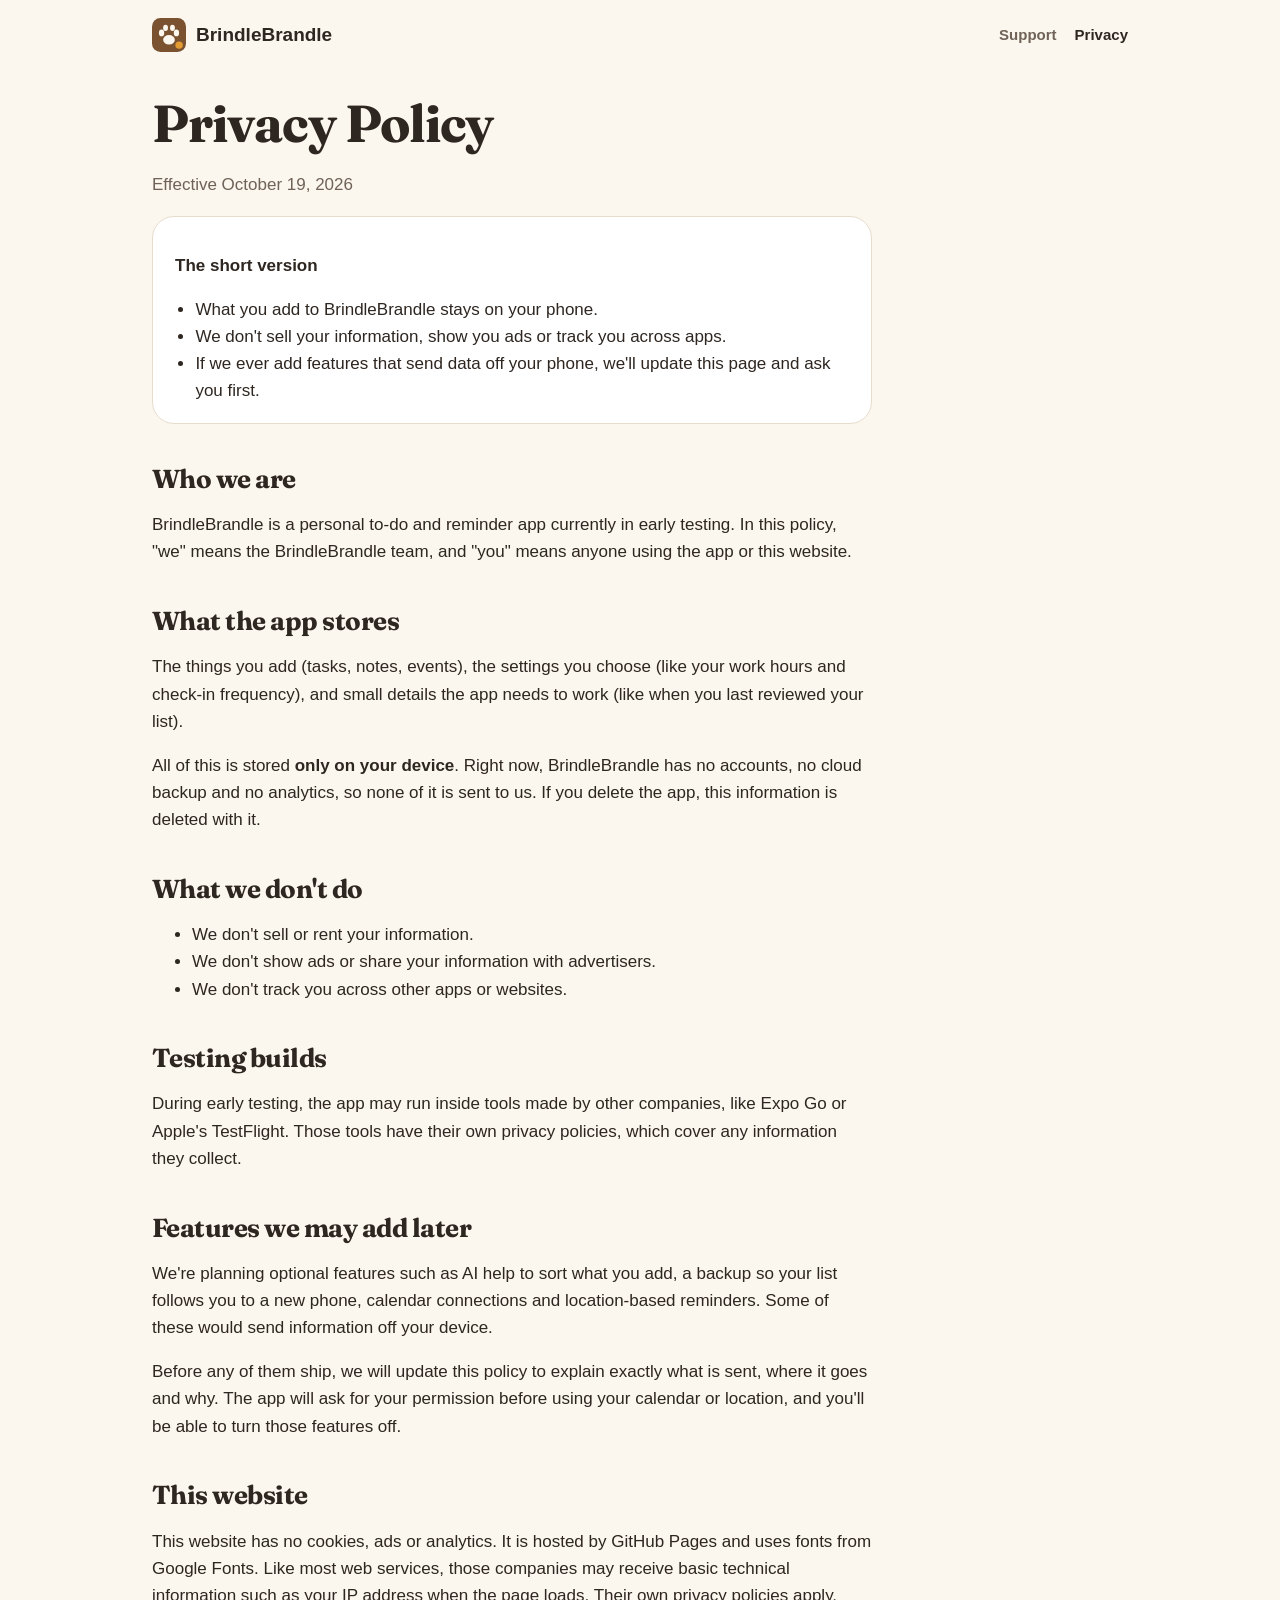
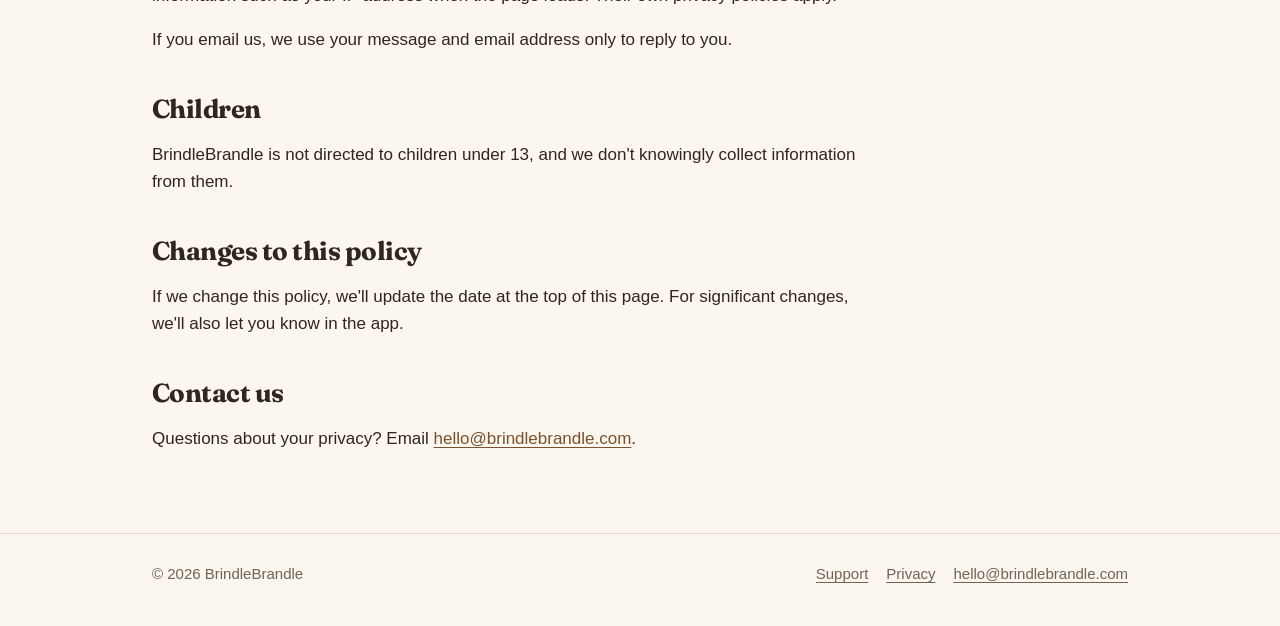
==== privacy.html @ 0b65d73f "BrindleBrandle website: home, privacy policy and support pages Co-Authored-By: Claude Opus 5.5 <nore" ====
<!doctype html>
<html lang="en">
<head>
  <meta charset="utf-8">
  <meta name="viewport" content="width=device-width, initial-scale=1">
  <title>Privacy Policy · BrindleBrandle</title>
  <meta name="description" content="How BrindleBrandle handles your information, in plain language.">
  <meta name="theme-color" content="#7A5230">
  <link rel="icon" href="favicon.svg" type="image/svg+xml">
  <link rel="preconnect" href="https://fonts.googleapis.com">
  <link rel="preconnect" href="https://fonts.gstatic.com" crossorigin>
  <link href="https://fonts.googleapis.com/css2?family=Fraunces:opsz,wght@9..144,700;9..144,800&display=swap" rel="stylesheet">
  <link rel="stylesheet" href="style.css">
</head>
<body>
  <header class="site-header">
    <div class="wrap">
      <a class="logo" href="./"><img src="favicon.svg" alt="">BrindleBrandle</a>
      <nav class="nav" aria-label="Main">
        <a href="support.html">Support</a>
        <a href="privacy.html" aria-current="page">Privacy</a>
      </nav>
    </div>
  </header>

  <main class="wrap">
    <article class="doc">
      <h1>Privacy Policy</h1>
      <p class="updated">Effective October 19, 2026</p>

      <div class="summary">
        <p><strong>The short version</strong></p>
        <ul>
          <li>What you add to BrindleBrandle stays on your phone.</li>
          <li>We don't sell your information, show you ads or track you across apps.</li>
          <li>If we ever add features that send data off your phone, we'll update this page and ask you first.</li>
        </ul>
      </div>

      <h2>Who we are</h2>
      <p>BrindleBrandle is a personal to-do and reminder app currently in early testing. In this policy, "we" means the BrindleBrandle team, and "you" means anyone using the app or this website.</p>

      <h2>What the app stores</h2>
      <p>The things you add (tasks, notes, events), the settings you choose (like your work hours and check-in frequency), and small details the app needs to work (like when you last reviewed your list).</p>
      <p>All of this is stored <strong>only on your device</strong>. Right now, BrindleBrandle has no accounts, no cloud backup and no analytics, so none of it is sent to us. If you delete the app, this information is deleted with it.</p>

      <h2>What we don't do</h2>
      <ul>
        <li>We don't sell or rent your information.</li>
        <li>We don't show ads or share your information with advertisers.</li>
        <li>We don't track you across other apps or websites.</li>
      </ul>

      <h2>Testing builds</h2>
      <p>During early testing, the app may run inside tools made by other companies, like Expo Go or Apple's TestFlight. Those tools have their own privacy policies, which cover any information they collect.</p>

      <h2>Features we may add later</h2>
      <p>We're planning optional features such as AI help to sort what you add, a backup so your list follows you to a new phone, calendar connections and location-based reminders. Some of these would send information off your device.</p>
      <p>Before any of them ship, we will update this policy to explain exactly what is sent, where it goes and why. The app will ask for your permission before using your calendar or location, and you'll be able to turn those features off.</p>

      <h2>This website</h2>
      <p>This website has no cookies, ads or analytics. It is hosted by GitHub Pages and uses fonts from Google Fonts. Like most web services, those companies may receive basic technical information such as your IP address when the page loads. Their own privacy policies apply.</p>
      <p>If you email us, we use your message and email address only to reply to you.</p>

      <h2>Children</h2>
      <p>BrindleBrandle is not directed to children under 13, and we don't knowingly collect information from them.</p>

      <h2>Changes to this policy</h2>
      <p>If we change this policy, we'll update the date at the top of this page. For significant changes, we'll also let you know in the app.</p>

      <h2>Contact us</h2>
      <p>Questions about your privacy? Email <a href="mailto:hello@brindlebrandle.com">hello@brindlebrandle.com</a>.</p>
    </article>
  </main>

  <footer class="site-footer">
    <div class="wrap">
      <span>© 2026 BrindleBrandle</span>
      <nav aria-label="Footer">
        <a href="support.html">Support</a>
        <a href="privacy.html">Privacy</a>
        <a href="mailto:hello@brindlebrandle.com">hello@brindlebrandle.com</a>
      </nav>
    </div>
  </footer>
</body>
</html>
---- style.css ----
:root {
  --bg: #FBF6EE;
  --card: #FFFFFF;
  --card-alt: #F4EBDD;
  --ink: #2E2620;
  --soft: #6F6257;
  --line: #E8DDCD;
  --brindle: #7A5230;
  --accent: #E39B32;
  --accent-ink: #2E2010;
  --calm: #3E8C84;
  --radius: 22px;
  --max: 1040px;
  color-scheme: light;
}

@media (prefers-color-scheme: dark) {
  :root {
    --bg: #1A1613;
    --card: #26201B;
    --card-alt: #312922;
    --ink: #F3EBDF;
    --soft: #B3A594;
    --line: #3D342C;
    --brindle: #D2A274;
    --accent: #F0AE4A;
    --calm: #6CC0B6;
    color-scheme: dark;
  }
}

* { box-sizing: border-box; }

html { -webkit-text-size-adjust: 100%; }

body {
  margin: 0;
  background: var(--bg);
  color: var(--ink);
  font: 17px/1.6 ui-sans-serif, -apple-system, BlinkMacSystemFont, "Segoe UI", Roboto, sans-serif;
}

h1, h2, h3 {
  font-family: "Fraunces", Georgia, serif;
  line-height: 1.12;
  letter-spacing: -0.02em;
  margin: 0 0 0.5em;
}

a { color: var(--brindle); text-underline-offset: 3px; }
a:hover { color: var(--accent); }
:focus-visible { outline: 3px solid var(--accent); outline-offset: 3px; border-radius: 6px; }

.wrap { max-width: var(--max); margin: 0 auto; padding: 0 16px; }
@media (min-width: 700px) { .wrap { padding: 0 32px; } }

/* Header */
.site-header { padding: 18px 0; }
.site-header .wrap { display: flex; align-items: center; justify-content: space-between; gap: 16px; }
.logo { display: flex; align-items: center; gap: 10px; font-weight: 800; font-size: 19px; color: var(--ink); text-decoration: none; }
.logo img { width: 34px; height: 34px; }
.nav { display: flex; gap: 18px; font-size: 15px; }
.nav a { color: var(--soft); text-decoration: none; font-weight: 600; }
.nav a:hover, .nav a[aria-current="page"] { color: var(--ink); }

/* Hero */
.hero { padding-top: 40px; padding-bottom: 56px; text-align: center; }
.eyebrow {
  display: inline-block; padding: 6px 14px; border-radius: 999px;
  background: var(--card-alt); border: 1px solid var(--line);
  font-size: 14px; font-weight: 700; color: var(--soft); margin-bottom: 22px;
}
.hero h1 { font-size: clamp(42px, 9vw, 76px); }
.hero h1 em { font-style: normal; color: var(--brindle); }
.lede { font-size: clamp(18px, 2.4vw, 21px); color: var(--soft); max-width: 36em; margin: 0 auto; }

.duo { display: grid; gap: 16px; margin: 40px auto 0; max-width: 760px; }
@media (min-width: 640px) { .duo { grid-template-columns: 1fr 1fr; } }
.word {
  background: var(--card); border: 1px solid var(--line); border-radius: var(--radius);
  padding: 26px 24px; text-align: left;
}
.word .say { font-family: "Fraunces", Georgia, serif; font-size: 34px; font-weight: 800; margin: 0; }
.word .means { color: var(--soft); margin: 2px 0 14px; font-weight: 600; }
.bubble {
  background: var(--card-alt); border-radius: 16px; padding: 12px 14px; font-size: 16px;
}
.bubble strong { display: block; font-size: 12px; letter-spacing: 0.08em; color: var(--soft); margin-bottom: 2px; }
.word.brindle { border: 2px solid var(--accent); }
.word.brandle { border: 2px solid var(--calm); }

/* Sections */
section { padding: 56px 0; }
.section-title { text-align: center; font-size: clamp(30px, 5vw, 42px); }
.section-sub { text-align: center; color: var(--soft); max-width: 34em; margin: 0 auto 32px; }

.steps { display: grid; gap: 16px; counter-reset: step; }
@media (min-width: 760px) { .steps { grid-template-columns: repeat(3, 1fr); } }
.step { background: var(--card); border: 1px solid var(--line); border-radius: var(--radius); padding: 24px; }
.step::before {
  counter-increment: step; content: counter(step);
  display: grid; place-items: center; width: 36px; height: 36px; border-radius: 50%;
  background: var(--brindle); color: var(--bg); font-weight: 800; margin-bottom: 12px;
}
.step h3 { font-size: 22px; }
.step p { margin: 0; color: var(--soft); }

.features { display: grid; gap: 16px; }
@media (min-width: 640px) { .features { grid-template-columns: 1fr 1fr; } }
@media (min-width: 960px) { .features { grid-template-columns: repeat(3, 1fr); } }
.feature { background: var(--card); border: 1px solid var(--line); border-radius: var(--radius); padding: 22px; }
.feature .icon { font-size: 28px; line-height: 1; display: block; margin-bottom: 10px; }
.feature h3 { font-size: 20px; margin-bottom: 6px; }
.feature p { margin: 0; color: var(--soft); font-size: 16px; }

.why { background: var(--card-alt); border-radius: 32px; padding: 40px 24px; text-align: center; }
@media (min-width: 700px) { .why { padding: 56px; } }
.why p { max-width: 38em; margin: 0 auto 14px; font-size: 18px; }
.why p:last-child { margin-bottom: 0; }

.status { text-align: center; }
.pill {
  display: inline-block; background: var(--accent); color: var(--accent-ink);
  padding: 14px 26px; border-radius: 999px; font-weight: 800; text-decoration: none;
}
.pill:hover { color: var(--accent-ink); filter: brightness(1.05); }

/* Document pages */
.doc { max-width: 720px; padding: 24px 0 64px; }
.doc h1 { font-size: clamp(36px, 7vw, 52px); }
.doc h2 { font-size: 26px; margin-top: 1.6em; }
.doc .updated { color: var(--soft); margin-top: -0.4em; }
.doc .summary { background: var(--card); border: 1px solid var(--line); border-radius: var(--radius); padding: 18px 22px; }
.doc .summary ul { margin: 0; padding-left: 1.2em; }
.doc details { background: var(--card); border: 1px solid var(--line); border-radius: 16px; padding: 14px 18px; margin: 10px 0; }
.doc summary { font-weight: 700; cursor: pointer; }
.doc details p { margin: 10px 0 0; color: var(--soft); }

/* Footer */
.site-footer { border-top: 1px solid var(--line); padding: 28px 0 40px; color: var(--soft); font-size: 15px; }
.site-footer .wrap { display: flex; flex-wrap: wrap; justify-content: space-between; gap: 12px; }
.site-footer nav { display: flex; gap: 18px; }
.site-footer a { color: var(--soft); }
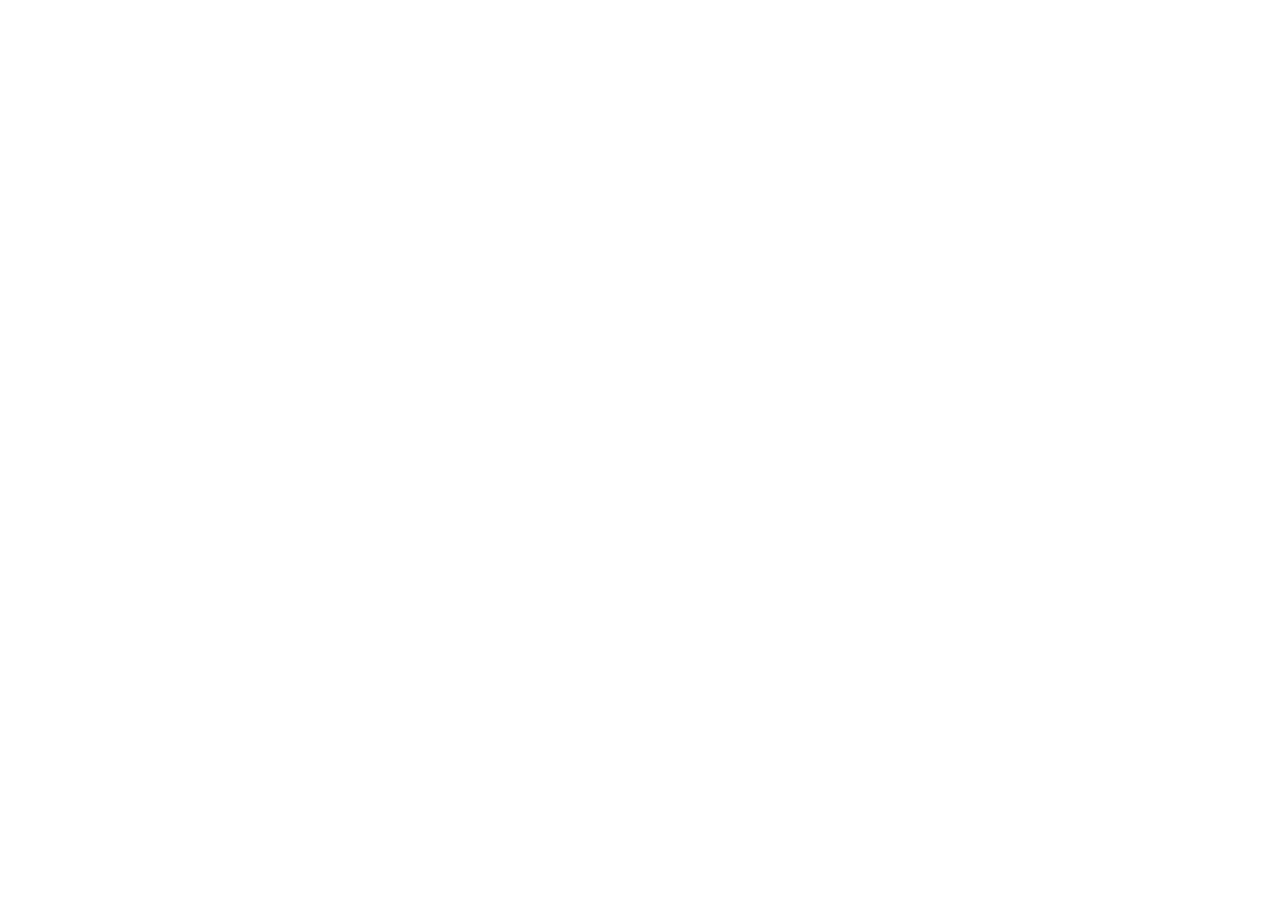
==== commit 5a3dfdff: "Redirect to remyanddoug.com: BrindleBrandle is now Remy & Doug Co-Authored-By: Claude Opus 5.5 <nore" ====
--- a/privacy.html
+++ b/privacy.html
@@ -3,85 +3,18 @@
 <head>
   <meta charset="utf-8">
   <meta name="viewport" content="width=device-width, initial-scale=1">
-  <title>Privacy Policy · BrindleBrandle</title>
-  <meta name="description" content="How BrindleBrandle handles your information, in plain language.">
-  <meta name="theme-color" content="#7A5230">
-  <link rel="icon" href="favicon.svg" type="image/svg+xml">
-  <link rel="preconnect" href="https://fonts.googleapis.com">
-  <link rel="preconnect" href="https://fonts.gstatic.com" crossorigin>
-  <link href="https://fonts.googleapis.com/css2?family=Fraunces:opsz,wght@9..144,700;9..144,800&display=swap" rel="stylesheet">
-  <link rel="stylesheet" href="style.css">
+  <title>BrindleBrandle is now Remy &amp; Doug</title>
+  <meta name="robots" content="noindex">
+  <link rel="canonical" href="https://remyanddoug.com/privacy.html">
+  <meta http-equiv="refresh" content="0; url=https://remyanddoug.com/privacy.html">
+  <style>
+    :root { color-scheme: light dark; }
+    body { margin: 0; min-height: 100vh; display: grid; place-items: center; background: #FAFAF9; color: #1C1C1B; font: 300 18px/1.5 ui-sans-serif, -apple-system, sans-serif; text-align: center; padding: 16px; }
+    @media (prefers-color-scheme: dark) { body { background: #111111; color: #EDEDEA; } }
+    a { color: inherit; }
+  </style>
 </head>
 <body>
-  <header class="site-header">
-    <div class="wrap">
-      <a class="logo" href="./"><img src="favicon.svg" alt="">BrindleBrandle</a>
-      <nav class="nav" aria-label="Main">
-        <a href="support.html">Support</a>
-        <a href="privacy.html" aria-current="page">Privacy</a>
-      </nav>
-    </div>
-  </header>
-
-  <main class="wrap">
-    <article class="doc">
-      <h1>Privacy Policy</h1>
-      <p class="updated">Effective October 19, 2026</p>
-
-      <div class="summary">
-        <p><strong>The short version</strong></p>
-        <ul>
-          <li>What you add to BrindleBrandle stays on your phone.</li>
-          <li>We don't sell your information, show you ads or track you across apps.</li>
-          <li>If we ever add features that send data off your phone, we'll update this page and ask you first.</li>
-        </ul>
-      </div>
-
-      <h2>Who we are</h2>
-      <p>BrindleBrandle is a personal to-do and reminder app currently in early testing. In this policy, "we" means the BrindleBrandle team, and "you" means anyone using the app or this website.</p>
-
-      <h2>What the app stores</h2>
-      <p>The things you add (tasks, notes, events), the settings you choose (like your work hours and check-in frequency), and small details the app needs to work (like when you last reviewed your list).</p>
-      <p>All of this is stored <strong>only on your device</strong>. Right now, BrindleBrandle has no accounts, no cloud backup and no analytics, so none of it is sent to us. If you delete the app, this information is deleted with it.</p>
-
-      <h2>What we don't do</h2>
-      <ul>
-        <li>We don't sell or rent your information.</li>
-        <li>We don't show ads or share your information with advertisers.</li>
-        <li>We don't track you across other apps or websites.</li>
-      </ul>
-
-      <h2>Testing builds</h2>
-      <p>During early testing, the app may run inside tools made by other companies, like Expo Go or Apple's TestFlight. Those tools have their own privacy policies, which cover any information they collect.</p>
-
-      <h2>Features we may add later</h2>
-      <p>We're planning optional features such as AI help to sort what you add, a backup so your list follows you to a new phone, calendar connections and location-based reminders. Some of these would send information off your device.</p>
-      <p>Before any of them ship, we will update this policy to explain exactly what is sent, where it goes and why. The app will ask for your permission before using your calendar or location, and you'll be able to turn those features off.</p>
-
-      <h2>This website</h2>
-      <p>This website has no cookies, ads or analytics. It is hosted by GitHub Pages and uses fonts from Google Fonts. Like most web services, those companies may receive basic technical information such as your IP address when the page loads. Their own privacy policies apply.</p>
-      <p>If you email us, we use your message and email address only to reply to you.</p>
-
-      <h2>Children</h2>
-      <p>BrindleBrandle is not directed to children under 13, and we don't knowingly collect information from them.</p>
-
-      <h2>Changes to this policy</h2>
-      <p>If we change this policy, we'll update the date at the top of this page. For significant changes, we'll also let you know in the app.</p>
-
-      <h2>Contact us</h2>
-      <p>Questions about your privacy? Email <a href="mailto:hello@brindlebrandle.com">hello@brindlebrandle.com</a>.</p>
-    </article>
-  </main>
-
-  <footer class="site-footer">
-    <div class="wrap">
-      <span>© 2026 BrindleBrandle</span>
-      <nav aria-label="Footer">
-        <a href="support.html">Support</a>
-        <a href="privacy.html">Privacy</a>
-        <a href="mailto:hello@brindlebrandle.com">hello@brindlebrandle.com</a>
-      </nav>
-    </div>
-  </footer>
+  <p>BrindleBrandle is now <strong>Remy &amp; Doug</strong>.<br><a href="https://remyanddoug.com/privacy.html">Continue to remyanddoug.com</a></p>
 </body>
 </html>
